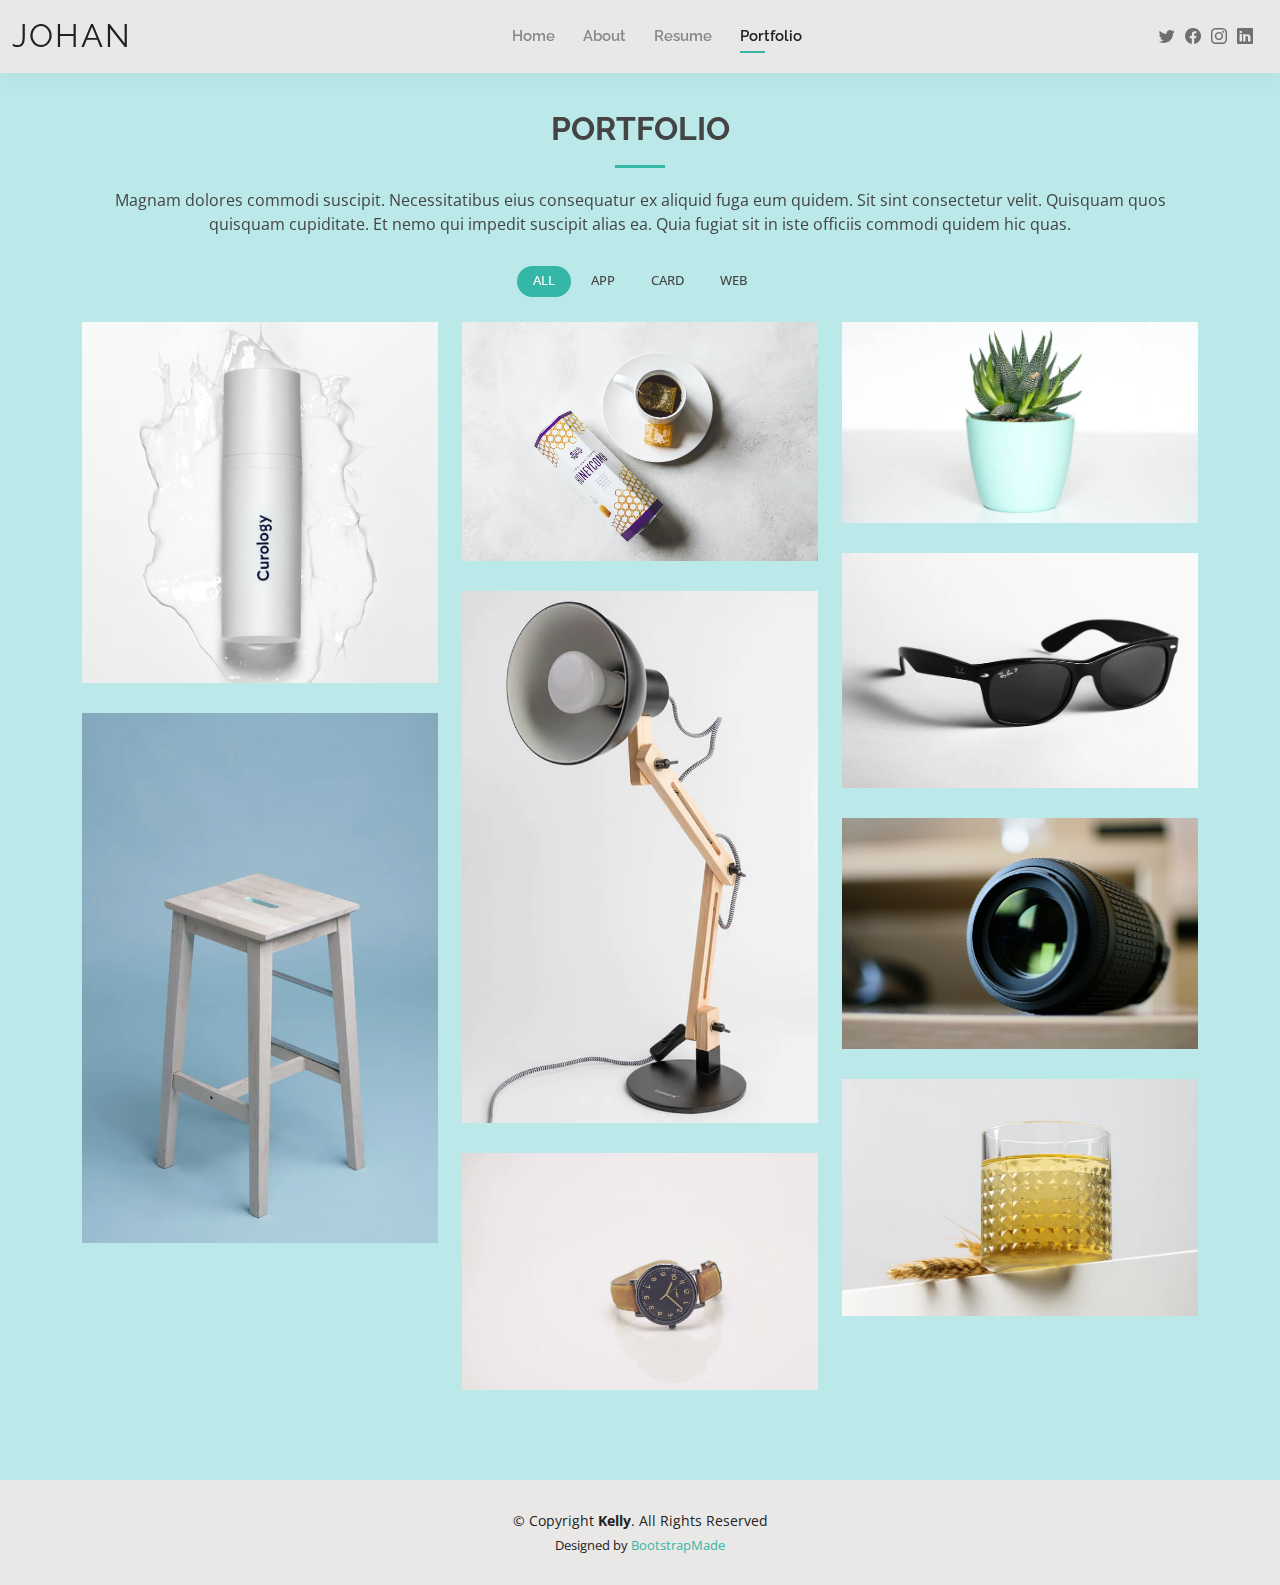
==== portfolio.html @ 9767b458 "Add files via upload" ====
<!DOCTYPE html>
<html lang="en">

<head>
  <meta charset="utf-8">
  <meta content="width=device-width, initial-scale=1.0" name="viewport">

  <title>Johan's Portfolio</title>
  <meta content="" name="description">
  <meta content="" name="keywords">

  <!-- Favicons -->
  <link href="assets/img/favicon.png" rel="icon">
  <link href="assets/img/apple-touch-icon.png" rel="apple-touch-icon">

  <!-- Google Fonts -->
  <link href="https://fonts.googleapis.com/css?family=Open+Sans:300,300i,400,400i,600,600i,700,700i|Raleway:300,300i,400,400i,500,500i,600,600i,700,700i|Poppins:300,300i,400,400i,500,500i,600,600i,700,700i" rel="stylesheet">

  <!-- Vendor CSS Files -->
  <link href="assets/vendor/aos/aos.css" rel="stylesheet">
  <link href="assets/vendor/bootstrap/css/bootstrap.min.css" rel="stylesheet">
  <link href="assets/vendor/bootstrap-icons/bootstrap-icons.css" rel="stylesheet">
  <link href="assets/vendor/boxicons/css/boxicons.min.css" rel="stylesheet">
  <link href="assets/vendor/glightbox/css/glightbox.min.css" rel="stylesheet">
  <link href="assets/vendor/swiper/swiper-bundle.min.css" rel="stylesheet">

  <!-- Template Main CSS File -->
  <link href="assets/css/style.css" rel="stylesheet">
</head>

<body>

  <!-- ======= Header ======= -->
  <header id="header" class="fixed-top">
    <div class="container-fluid d-flex justify-content-between align-items-center">

      <h1 class="logo me-auto me-lg-0"><a href="index.html">Johan</a></h1>
      <!-- Uncomment below if you prefer to use an image logo -->
      <!-- <a href="index.html" class="logo"><img src="assets/img/logo.png" alt="" class="img-fluid"></a>-->

      <nav id="navbar" class="navbar order-last order-lg-0">
        <ul>
          <li><a href="index.html">Home</a></li>
          <li><a href="about.html">About</a></li>
          <li><a href="resume.html">Resume</a></li>
          <li><a class="active" href="portfolio.html">Portfolio</a></li>
        </ul>
        <i class="bi bi-list mobile-nav-toggle"></i>
      </nav><!-- .navbar -->

      <div class="header-social-links">
        <a href="#" class="twitter"><i class="bi bi-twitter"></i></a>
        <a href="#" class="facebook"><i class="bi bi-facebook"></i></a>
        <a href="#" class="instagram"><i class="bi bi-instagram"></i></a>
        <a href="#" class="linkedin"><i class="bi bi-linkedin"></i></i></a>
      </div>

    </div>

  </header><!-- End Header -->

  <main id="main">

    <!-- ======= Portfolio Section ======= -->
    <section id="portfolio" class="portfolio">
      <div class="container" data-aos="fade-up">

        <div class="section-title">
          <h2>Portfolio</h2>
          <p>Magnam dolores commodi suscipit. Necessitatibus eius consequatur ex aliquid fuga eum quidem. Sit sint consectetur velit. Quisquam quos quisquam cupiditate. Et nemo qui impedit suscipit alias ea. Quia fugiat sit in iste officiis commodi quidem hic quas.</p>
        </div>

        <div class="row" data-aos="fade-up" data-aos-delay="100">
          <div class="col-lg-12 d-flex justify-content-center">
            <ul id="portfolio-flters">
              <li data-filter="*" class="filter-active">All</li>
              <li data-filter=".filter-app">App</li>
              <li data-filter=".filter-card">Card</li>
              <li data-filter=".filter-web">Web</li>
            </ul>
          </div>
        </div>

        <div class="row portfolio-container" data-aos="fade-up" data-aos-delay="200">

          <div class="col-lg-4 col-md-6 portfolio-item filter-app">
            <div class="portfolio-wrap">
              <img src="assets/img/portfolio/portfolio-1.jpg" class="img-fluid" alt="">
              <div class="portfolio-info">
                <h4>App 1</h4>
                <p>App</p>
                <div class="portfolio-links">
                  <a href="assets/img/portfolio/portfolio-1.jpg" data-gallery="portfolioGallery" class="portfolio-lightbox" title="App 1"><i class="bx bx-plus"></i></a>
                  <a href="portfolio-details.html" class="portfolio-details-lightbox" data-glightbox="type: external" title="Portfolio Details"><i class="bx bx-link"></i></a>
                </div>
              </div>
            </div>
          </div>

          <div class="col-lg-4 col-md-6 portfolio-item filter-web">
            <div class="portfolio-wrap">
              <img src="assets/img/portfolio/portfolio-2.jpg" class="img-fluid" alt="">
              <div class="portfolio-info">
                <h4>Web 3</h4>
                <p>Web</p>
                <div class="portfolio-links">
                  <a href="assets/img/portfolio/portfolio-2.jpg" data-gallery="portfolioGallery" class="portfolio-lightbox" title="Web 3"><i class="bx bx-plus"></i></a>
                  <a href="portfolio-details.html" class="portfolio-details-lightbox" data-glightbox="type: external" title="Portfolio Details"><i class="bx bx-link"></i></a>
                </div>
              </div>
            </div>
          </div>

          <div class="col-lg-4 col-md-6 portfolio-item filter-app">
            <div class="portfolio-wrap">
              <img src="assets/img/portfolio/portfolio-3.jpg" class="img-fluid" alt="">
              <div class="portfolio-info">
                <h4>App 2</h4>
                <p>App</p>
                <div class="portfolio-links">
                  <a href="assets/img/portfolio/portfolio-3.jpg" data-gallery="portfolioGallery" class="portfolio-lightbox" title="App 2"><i class="bx bx-plus"></i></a>
                  <a href="portfolio-details.html" class="portfolio-details-lightbox" data-glightbox="type: external" title="Portfolio Details"><i class="bx bx-link"></i></a>
                </div>
              </div>
            </div>
          </div>

          <div class="col-lg-4 col-md-6 portfolio-item filter-card">
            <div class="portfolio-wrap">
              <img src="assets/img/portfolio/portfolio-4.jpg" class="img-fluid" alt="">
              <div class="portfolio-info">
                <h4>Card 2</h4>
                <p>Card</p>
                <div class="portfolio-links">
                  <a href="assets/img/portfolio/portfolio-4.jpg" data-gallery="portfolioGallery" class="portfolio-lightbox" title="Card 2"><i class="bx bx-plus"></i></a>
                  <a href="portfolio-details.html" class="portfolio-details-lightbox" data-glightbox="type: external" title="Portfolio Details"><i class="bx bx-link"></i></a>
                </div>
              </div>
            </div>
          </div>

          <div class="col-lg-4 col-md-6 portfolio-item filter-web">
            <div class="portfolio-wrap">
              <img src="assets/img/portfolio/portfolio-5.jpg" class="img-fluid" alt="">
              <div class="portfolio-info">
                <h4>Web 2</h4>
                <p>Web</p>
                <div class="portfolio-links">
                  <a href="assets/img/portfolio/portfolio-5.jpg" data-gallery="portfolioGallery" class="portfolio-lightbox" title="Web 2"><i class="bx bx-plus"></i></a>
                  <a href="portfolio-details.html" class="portfolio-details-lightbox" data-glightbox="type: external" title="Portfolio Details"><i class="bx bx-link"></i></a>
                </div>
              </div>
            </div>
          </div>

          <div class="col-lg-4 col-md-6 portfolio-item filter-app">
            <div class="portfolio-wrap">
              <img src="assets/img/portfolio/portfolio-6.jpg" class="img-fluid" alt="">
              <div class="portfolio-info">
                <h4>App 3</h4>
                <p>App</p>
                <div class="portfolio-links">
                  <a href="assets/img/portfolio/portfolio-6.jpg" data-gallery="portfolioGallery" class="portfolio-lightbox" title="App 3"><i class="bx bx-plus"></i></a>
                  <a href="portfolio-details.html" class="portfolio-details-lightbox" data-glightbox="type: external" title="Portfolio Details"><i class="bx bx-link"></i></a>
                </div>
              </div>
            </div>
          </div>

          <div class="col-lg-4 col-md-6 portfolio-item filter-card">
            <div class="portfolio-wrap">
              <img src="assets/img/portfolio/portfolio-7.jpg" class="img-fluid" alt="">
              <div class="portfolio-info">
                <h4>Card 1</h4>
                <p>Card</p>
                <div class="portfolio-links">
                  <a href="assets/img/portfolio/portfolio-7.jpg" data-gallery="portfolioGallery" class="portfolio-lightbox" title="Card 1"><i class="bx bx-plus"></i></a>
                  <a href="portfolio-details.html" class="portfolio-details-lightbox" data-glightbox="type: external" title="Portfolio Details"><i class="bx bx-link"></i></a>
                </div>
              </div>
            </div>
          </div>

          <div class="col-lg-4 col-md-6 portfolio-item filter-card">
            <div class="portfolio-wrap">
              <img src="assets/img/portfolio/portfolio-8.jpg" class="img-fluid" alt="">
              <div class="portfolio-info">
                <h4>Card 3</h4>
                <p>Card</p>
                <div class="portfolio-links">
                  <a href="assets/img/portfolio/portfolio-8.jpg" data-gallery="portfolioGallery" class="portfolio-lightbox" title="Card 3"><i class="bx bx-plus"></i></a>
                  <a href="portfolio-details.html" class="portfolio-details-lightbox" data-glightbox="type: external" title="Portfolio Details"><i class="bx bx-link"></i></a>
                </div>
              </div>
            </div>
          </div>

          <div class="col-lg-4 col-md-6 portfolio-item filter-web">
            <div class="portfolio-wrap">
              <img src="assets/img/portfolio/portfolio-9.jpg" class="img-fluid" alt="">
              <div class="portfolio-info">
                <h4>Web 3</h4>
                <p>Web</p>
                <div class="portfolio-links">
                  <a href="assets/img/portfolio/portfolio-9.jpg" data-gallery="portfolioGallery" class="portfolio-lightbox" title="Web 3"><i class="bx bx-plus"></i></a>
                  <a href="portfolio-details.html" class="portfolio-details-lightbox" data-glightbox="type: external" title="Portfolio Details"><i class="bx bx-link"></i></a>
                </div>
              </div>
            </div>
          </div>

        </div>

      </div>
    </section><!-- End Portfolio Section -->

  </main><!-- End #main -->

  <!-- ======= Footer ======= -->
  <footer id="footer">
    <div class="container">
      <div class="copyright">
        &copy; Copyright <strong><span>Kelly</span></strong>. All Rights Reserved
      </div>
      <div class="credits">
        <!-- All the links in the footer should remain intact. -->
        <!-- You can delete the links only if you purchased the pro version. -->
        <!-- Licensing information: https://bootstrapmade.com/license/ -->
        <!-- Purchase the pro version with working PHP/AJAX contact form: https://bootstrapmade.com/kelly-free-bootstrap-cv-resume-html-template/ -->
        Designed by <a href="https://bootstrapmade.com/">BootstrapMade</a>
      </div>
    </div>
  </footer><!-- End  Footer -->

  <div id="preloader"></div>
  <a href="#" class="back-to-top d-flex align-items-center justify-content-center"><i class="bi bi-arrow-up-short"></i></a>

  <!-- Vendor JS Files -->
  <script src="assets/vendor/purecounter/purecounter_vanilla.js"></script>
  <script src="assets/vendor/aos/aos.js"></script>
  <script src="assets/vendor/bootstrap/js/bootstrap.bundle.min.js"></script>
  <script src="assets/vendor/glightbox/js/glightbox.min.js"></script>
  <script src="assets/vendor/isotope-layout/isotope.pkgd.min.js"></script>
  <script src="assets/vendor/swiper/swiper-bundle.min.js"></script>
  <script src="assets/vendor/waypoints/noframework.waypoints.js"></script>
  <script src="assets/vendor/php-email-form/validate.js"></script>

  <!-- Template Main JS File -->
  <script src="assets/js/main.js"></script>

</body>

</html>
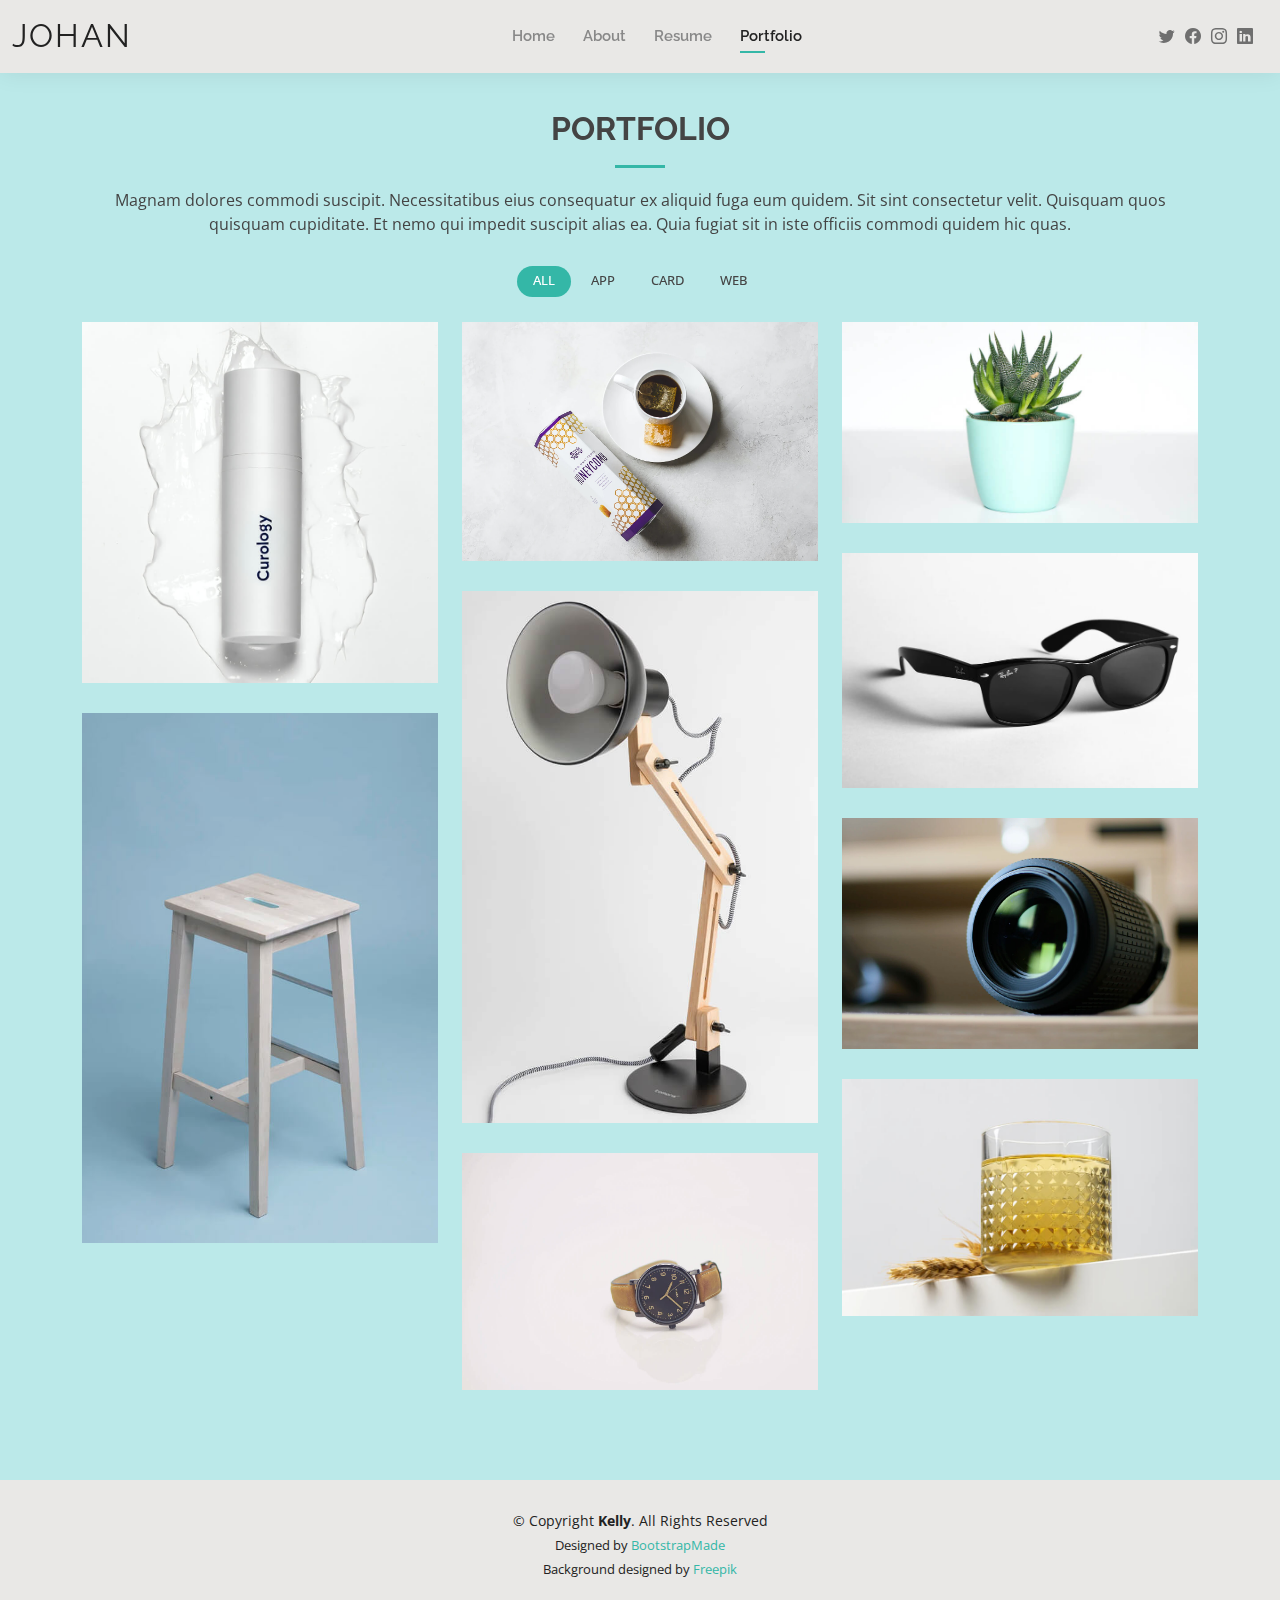
==== commit 3c59b8be: "Update portfolio.html" ====
--- a/portfolio.html
+++ b/portfolio.html
@@ -223,11 +223,10 @@
         &copy; Copyright <strong><span>Kelly</span></strong>. All Rights Reserved
       </div>
       <div class="credits">
-        <!-- All the links in the footer should remain intact. -->
-        <!-- You can delete the links only if you purchased the pro version. -->
-        <!-- Licensing information: https://bootstrapmade.com/license/ -->
-        <!-- Purchase the pro version with working PHP/AJAX contact form: https://bootstrapmade.com/kelly-free-bootstrap-cv-resume-html-template/ -->
         Designed by <a href="https://bootstrapmade.com/">BootstrapMade</a>
+      </div>
+      <div class="credits">
+        Background designed by <a href="http://www.freepik.com">Freepik</a>
       </div>
     </div>
   </footer><!-- End  Footer -->
@@ -250,4 +249,4 @@
 
 </body>
 
-</html>+</html>
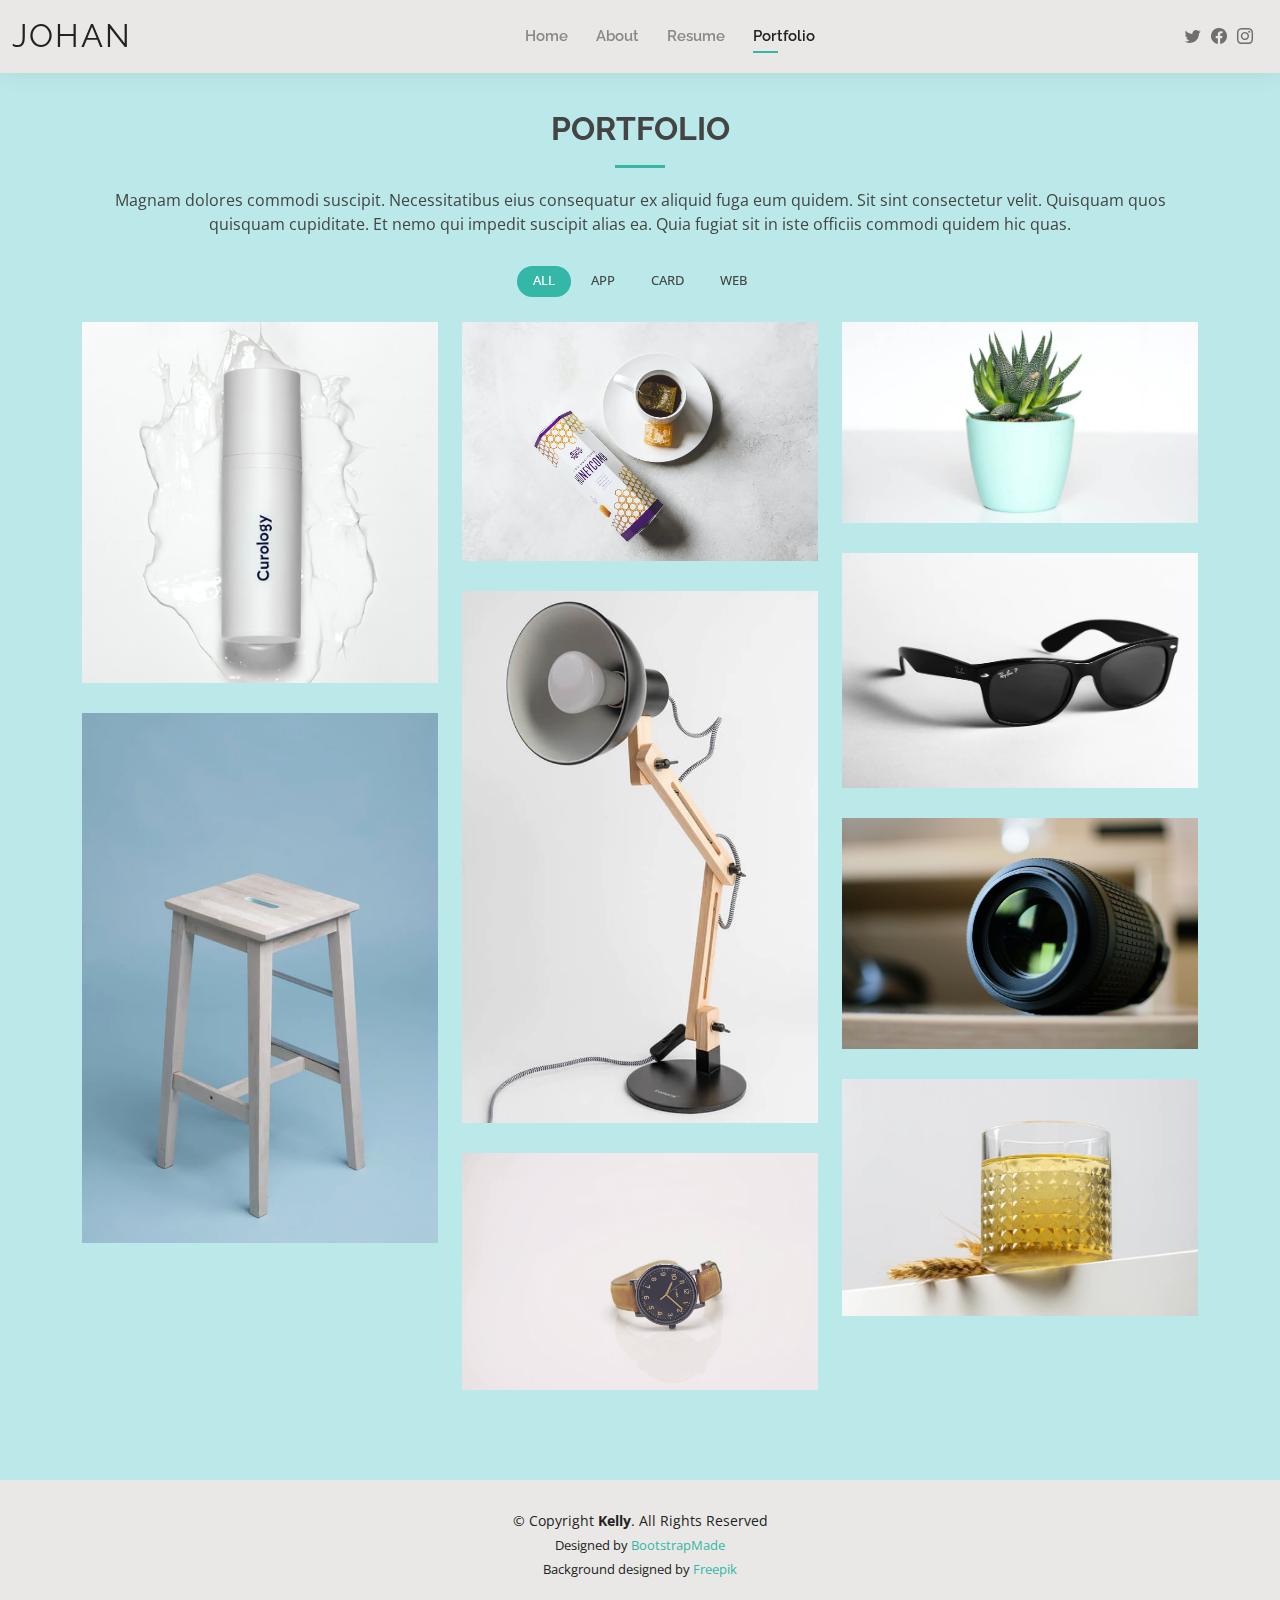
==== commit 221beeb5: "Update portfolio.html" ====
--- a/portfolio.html
+++ b/portfolio.html
@@ -49,10 +49,9 @@
       </nav><!-- .navbar -->
 
       <div class="header-social-links">
-        <a href="#" class="twitter"><i class="bi bi-twitter"></i></a>
-        <a href="#" class="facebook"><i class="bi bi-facebook"></i></a>
-        <a href="#" class="instagram"><i class="bi bi-instagram"></i></a>
-        <a href="#" class="linkedin"><i class="bi bi-linkedin"></i></i></a>
+        <a href="https://twitter.com" target="_blank" class="twitter"><i class="bi bi-twitter"></i></a>
+        <a href="https://facebook.com" target="_blank" class="facebook"><i class="bi bi-facebook"></i></a>
+        <a href="https://instagram.com" target="_blank" class="instagram"><i class="bi bi-instagram"></i></a>
       </div>
 
     </div>
